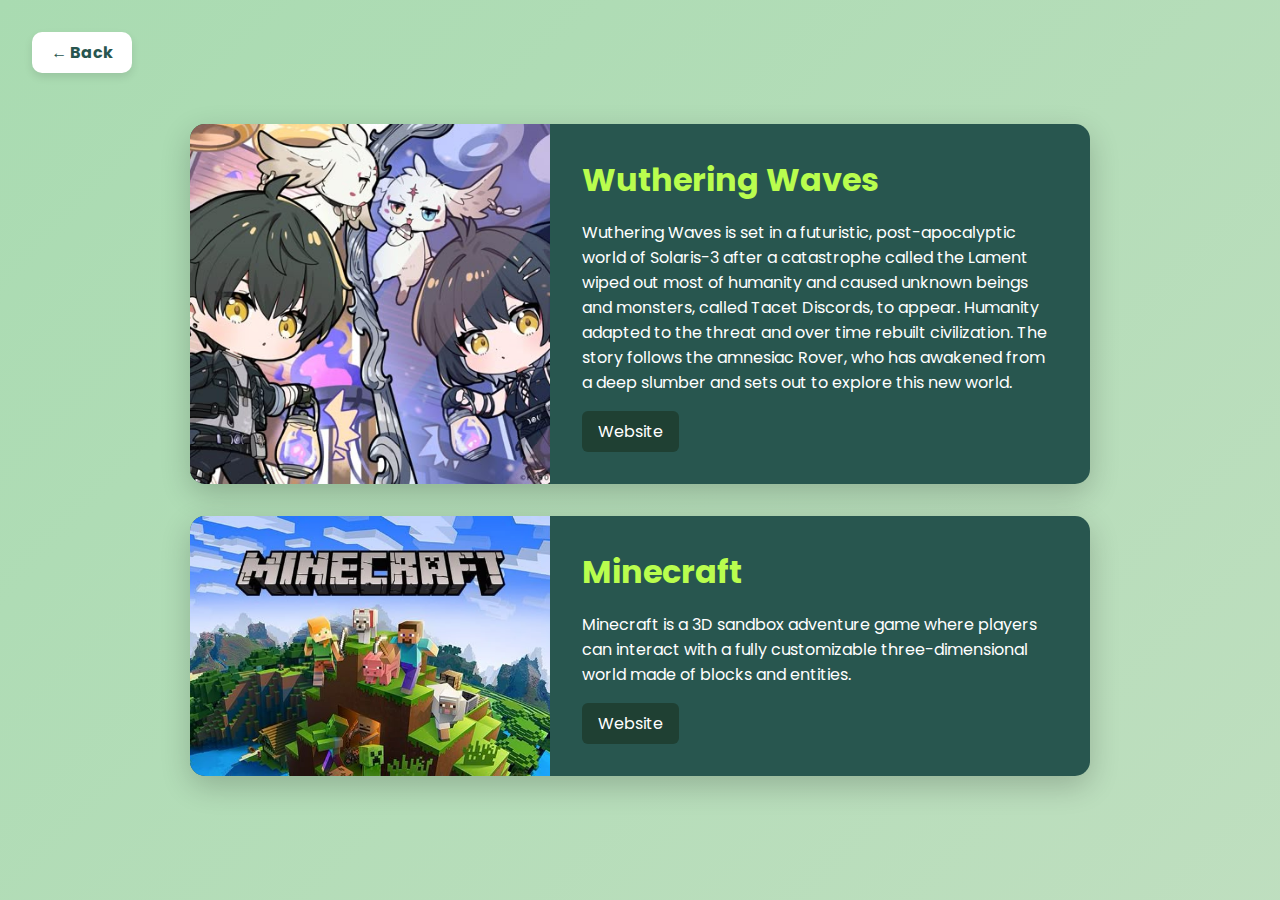
==== games.html @ da83a5a3 "Changes" ====
<!DOCTYPE html>
<html lang="en">
  <head>
    <meta charset="UTF-8" />
    <meta name="viewport" content="width=device-width, initial-scale=1.0" />
    <title>My Favorite Movies</title>
    <link rel="stylesheet" href="style.css" />
    <link
      href="https://fonts.googleapis.com/css2?family=Poppins:wght@400;600&display=swap"
      rel="stylesheet"
    />
  </head>
  <body class="body">
    <div class="hero-wrapper">
      <div class="gif-background">
        <a href="index.html" class="back-button">← Back</a>
      </div>

      <div class="movie-card-container">
        <div class="movie-card">
          <div
            class="movie-image"
            style="background-image: url('img/wuthering.jpg')"
          ></div>
          <div class="movie-info">
            <h2>Wuthering Waves</h2>
            <p>
              Wuthering Waves is set in a futuristic, post-apocalyptic world of
              Solaris-3 after a catastrophe called the Lament wiped out most of
              humanity and caused unknown beings and monsters, called Tacet
              Discords, to appear. Humanity adapted to the threat and over time
              rebuilt civilization. The story follows the amnesiac Rover, who
              has awakened from a deep slumber and sets out to explore this new
              world.
            </p>
            <a
              href="https://wutheringwaves.kurogames.com/en/main"
              target="_blank"
              >Website</a
            >
          </div>
        </div>

        <div class="movie-card">
          <div
            class="movie-image"
            style="background-image: url('img/minecraft.jpg')"
          ></div>
          <div class="movie-info">
            <h2>Minecraft</h2>
            <p>
              Minecraft is a 3D sandbox adventure game where players can
              interact with a fully customizable three-dimensional world made of
              blocks and entities.
            </p>
            <a href="https://www.minecraft.net/en-us" target="_blank"
              >Website</a
            >
          </div>
        </div>
      </div>
    </div>
  </body>
</html>
---- style.css ----
* {
  margin: 0;
  padding: 0;
  box-sizing: border-box;
}

body {
  font-family: 'Poppins', sans-serif;
  background: #f3f6eb;
  overflow-x: hidden;
}

.body {
  background-color: #f8fbf4;
}

.gif-background {
  height: 100vh;
  width: 100vw;
  position: relative;
  display: flex;
  justify-content: center;
  align-items: center;
  background: linear-gradient(-45deg, #f3f6eb, #d4e2cd, rgb(169, 219, 177));
  background-size: 400% 400%;
  animation: gradientBG 10s ease infinite;
  z-index: 1;
  overflow: hidden;
}

.gif-background h1 {
  position: absolute;
  top: 20%;
  font-size: 3rem;
  font-family: 'Poppins', sans-serif;
  color: #28564f;
  animation: bounceIn 2s ease-out;
}

@keyframes gradientBG {
  0% {
    background-position: 0% 50%;
  }
  50% {
    background-position: 100% 50%;
  }
  100% {
    background-position: 0% 50%;
  }
}

@keyframes bounceIn {
  0% {
    transform: translateY(-100%);
  }
  60% {
    transform: translateY(30px);
  }
  80% {
    transform: translateY(-10px);
  }
  100% {
    transform: translateY(0);
  }
}

.container {
  position: absolute;
  top: 60%;
  left: 50%;
  transform: translate(-50%, -50%);
  display: flex;
  justify-content: center;
  align-items: flex-start;
  gap: 2rem;
  z-index: 3;
  padding: 2rem;
}

.card {
  width: 300px;
  background: #28564f;
  overflow: hidden;
  box-shadow: 0 10px 30px rgba(0, 0, 0, 0.2);
  transition: 0.4s ease;
  cursor: pointer;
  border-radius: 15px;
  border: 10px solid #28564f;
}

.card .face1 {
  height: 200px;
  background-position: center;
  background-size: cover;
  display: flex;
  justify-content: center;
  align-items: center;
  transition: transform 0.4s ease;
  border-top-left-radius: 15px;
  border-top-right-radius: 15px;
}

.card.movies .face1 {
  background-image: url('img/moviecover.png');
}

.card.movies:hover .face1 {
  background-image: url('img/movie.gif');
}

.card.musics .face1 {
  background-image: url('img/musiccover.png');
}

.card.musics:hover .face1 {
  background-image: url('img/music.gif');
}

.card.games .face1 {
  background-image: url('img/gameycover.png');
}

.card.games:hover .face1 {
  background-image: url('img/gamey.gif');
}

.card:hover .face1 {
  transform: scale(0.9);
}


.card .face2 {
  background: #28564f;
  text-align: center;
  padding: 1rem;
  opacity: 0;
  max-height: 0;
  overflow: hidden;
  transition: max-height 0.4s ease, opacity 0.4s ease;
  border-bottom-left-radius: 15px;
  border-bottom-right-radius: 15px;
}

.card:hover .face2 {
  opacity: 1;
  max-height: 200px;
}

.card .face2 .content p {
  margin-bottom: 0.5rem;
  color: white;
}

.card .face2 .content a {
  display: inline-block;
  margin-top: 1rem;
  text-decoration: none;
  color: white;
  font-weight: bold;
  border: 1px solid white;
  padding: 5px 10px;
  transition: 0.3s;
}

.card .face2 .content a:hover {
  background: #333;
  color: #fff;
}

.card .face1 .content h3 {
  color: white;
  text-shadow: 0 2px 5px black;
  font-size: 1.5rem;
}

.movie-card-container {
  position: absolute;
  top: 50%;
  left: 50%;
  transform: translate(-50%, -50%);
  z-index: 2;
  display: flex;
  flex-direction: column;
  align-items: center;
  gap: 2rem;
  width: 100%;
  padding: 0 1rem;
}

.movie-card {
  display: flex;
  width: 90%;
  max-width: 900px;
  background: #28564f;
  color: white;
  border-radius: 15px;
  overflow: hidden;
  box-shadow: 0 10px 30px rgba(0, 0, 0, 0.2);
  transition: transform 0.3s ease;
}

.movie-card:hover {
  transform: translateY(-5px);
}

.movie-image {
  width: 40%;
  background-size: cover;
  background-position: center;
}

.movie-info {
  padding: 2rem;
  width: 60%;
  display: flex;
  flex-direction: column;
  justify-content: center;
}

.movie-info h2 {
  font-size: 2rem;
  margin-bottom: 1rem;
  color: #B9FD4E;
}

.movie-info p {
  font-size: 1rem;
  margin-bottom: 1rem;
}

.movie-info a {
  align-self: flex-start;
  text-decoration: none;
  color: white;
  background: #1f4033;
  padding: 0.5rem 1rem;
  border-radius: 6px;
  transition: background 0.3s;
}

.movie-info a:hover {
  background: #333;
}

.back-button {
  position: absolute;
  top: 2rem;
  left: 2rem;
  text-decoration: none;
  color: #28564f;
  background: white;
  padding: 0.5rem 1.2rem;
  border-radius: 10px;
  font-weight: bold;
  box-shadow: 0 4px 8px rgba(0, 0, 0, 0.1);
  transition: background 0.3s ease, transform 0.2s ease;
  z-index: 10;
}

.back-button:hover {
  background: rgb(255, 255, 255);
  transform: translateY(-2px);
}
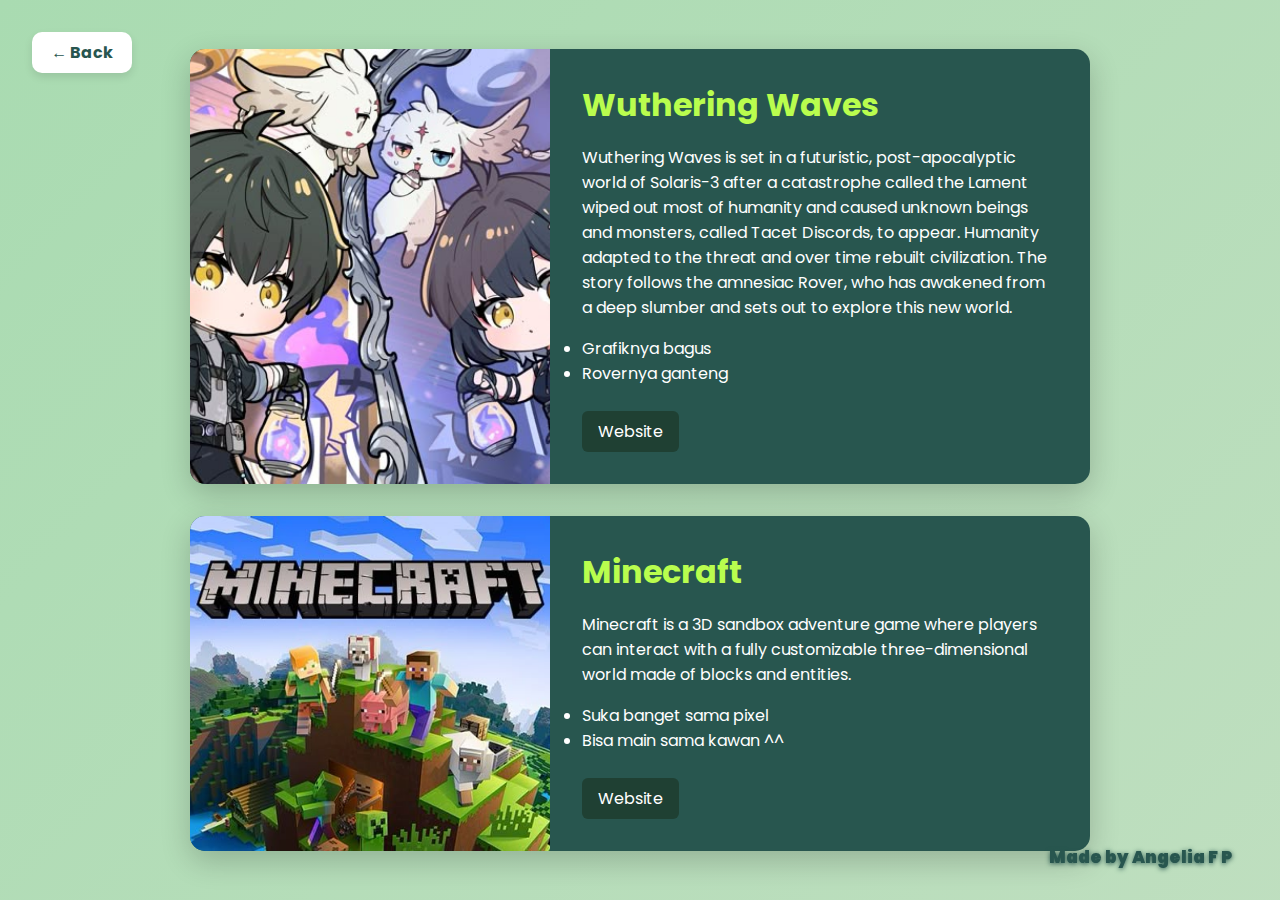
==== commit dc10a23d: "f" ====
--- a/games.html
+++ b/games.html
@@ -33,6 +33,11 @@
               has awakened from a deep slumber and sets out to explore this new
               world.
             </p>
+            <ul>
+              <li>Grafiknya bagus</li>
+              <li>Rovernya ganteng</li>
+            </ul>
+            <br />
             <a
               href="https://wutheringwaves.kurogames.com/en/main"
               target="_blank"
@@ -53,6 +58,11 @@
               interact with a fully customizable three-dimensional world made of
               blocks and entities.
             </p>
+            <ul>
+              <li>Suka banget sama pixel</li>
+              <li>Bisa main sama kawan ^^</li>
+            </ul>
+            <br />
             <a href="https://www.minecraft.net/en-us" target="_blank"
               >Website</a
             >
@@ -60,5 +70,8 @@
         </div>
       </div>
     </div>
+    <footer>
+      <div class="footerr"><p>Made by Angelia F P</p></div>
+    </footer>
   </body>
 </html>
--- a/style.css
+++ b/style.css
@@ -254,10 +254,39 @@
   font-weight: bold;
   box-shadow: 0 4px 8px rgba(0, 0, 0, 0.1);
   transition: background 0.3s ease, transform 0.2s ease;
-  z-index: 10;
+  z-index: 999;
 }
 
 .back-button:hover {
   background: rgb(255, 255, 255);
   transform: translateY(-2px);
 }
+
+footer{
+  position: absolute;
+  width: 100%;
+  bottom: 0;
+  z-index: 2;
+}
+
+.footerr {
+  position: fixed;
+  bottom: 0;
+  left: 0;
+  width: 100%;
+  padding: 1rem 2rem;
+  z-index: 100;
+  color: #28564f;
+  font-weight: bold;
+  text-align: right;
+  text-shadow: 0 1px 5px #28564f;
+}
+
+
+.footerr p {
+  color: #28564f;
+  text-decoration: none;
+  padding: 14px 16px;
+  font-size: 17px;
+  font-weight: 1000;
+}
